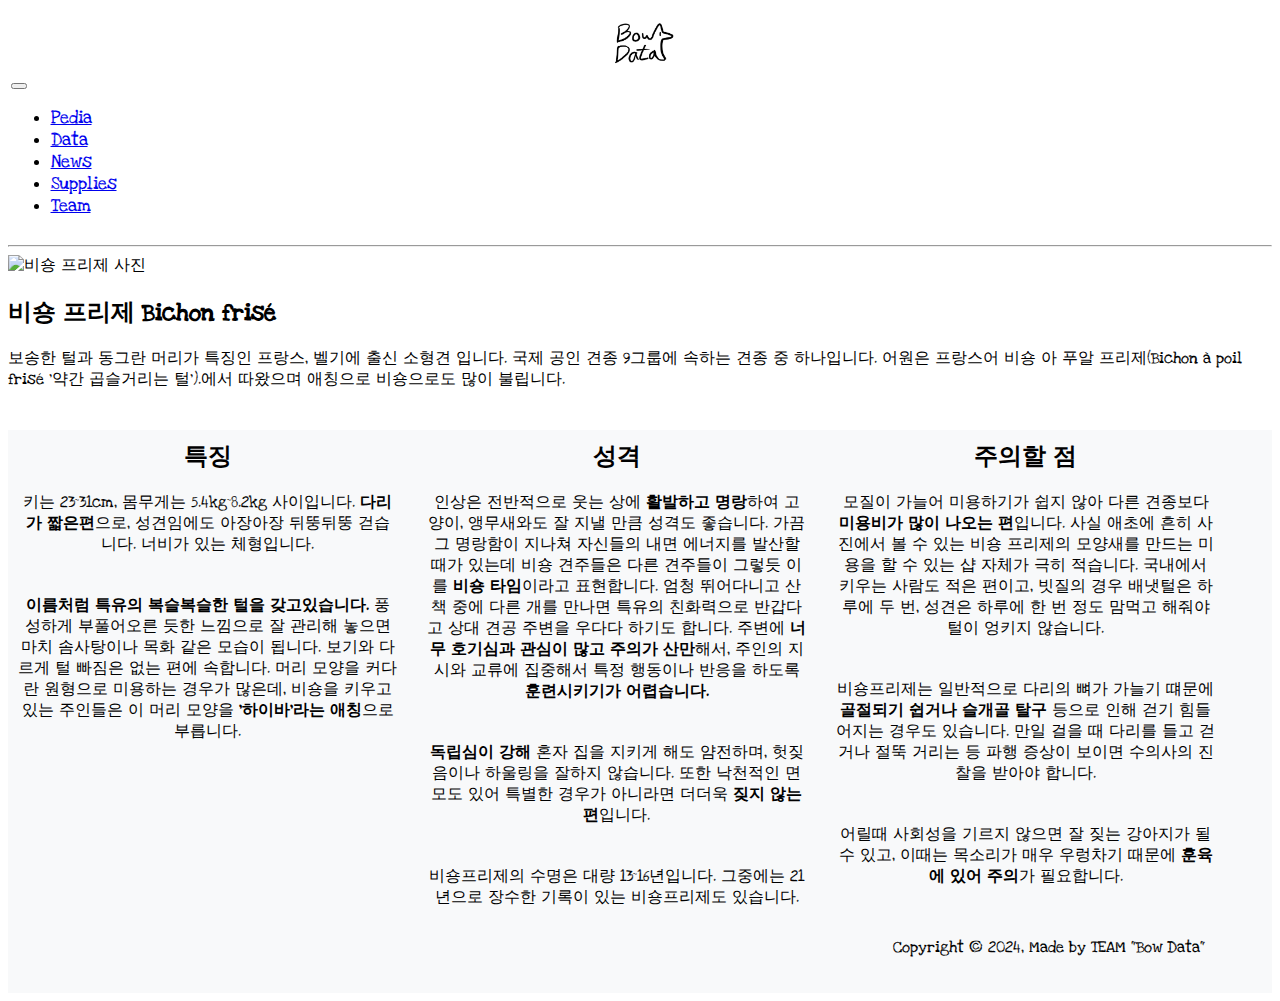
==== bichon.html @ 75d5b2d6 "Co-authored-by: 박윤지 <gudrhkdvps07@users.noreply.github.com>" ====
<div class="layout">
  <!DOCTYPE html>
  <html lang="en">
    <head>
      <meta charset="UTF-8" />
      <meta http-equiv="X-UA-Compatible" content="IE=edge" />
      <meta name="viewport" content="width=device-width, initial-scale=1.0" />
      <title>Bow Data</title>
      <link
        href="https://cdn.jsdelivr.net/npm/bootstrap@5.0.1/dist/css/bootstrap.min.css"
        rel="stylesheet"
        integrity="sha384-+0n0xVW2eSR5OomGNYDnhzAbDsOXxcvSN1TPprVMTNDbiYZCxYbOOl7+AMvyTG2x"
        crossorigin="anonymous"
      />
      <link rel="stylesheet" href="css/pedia-style.css" />
      <link rel="preconnect" href="https://fonts.googleapis.com" />
      <link rel="preconnect" href="https://fonts.gstatic.com" crossorigin />
      <link
        href="https://fonts.googleapis.com/css2?family=Love+Ya+Like+A+Sister&display=swap"
        rel="stylesheet"
      />
    </head>

    <body>
      <header>
        <nav class="navbar navbar-light bg-white" style="padding: 0.5%">
          <div class="container" style="display: block; text-align: center">
            <a class="navbar-brand" href="/">
              <img src="/img/bowdatalogo.png" alt="bowdatalogo" width="90" />
            </a>
          </div>
        </nav>
        <nav
          class="navbar navbar-expand-lg navbar-light bg-white"
          style="padding: 0.2%"
        >
          <div class="container-fluid">
            <button
              class="navbar-toggler"
              type="button"
              data-bs-toggle="collapse"
              data-bs-target="#navbarSupportedContent"
              aria-controls="navbarSupportedContent"
              aria-expanded="false"
              aria-label="Toggle navigation"
            >
              <span class="navbar-toggler-icon"></span>
            </button>
            <div
              class="collapse navbar-collapse"
              id="navbarSupportedContent"
              style="
                font-family: 'Love Ya Like A Sister', cursive;
                font-size: 1.1em;
              "
            >
              <ul class="navbar-nav justify-content-center" style="width: 100%">
                <li class="nav-item">
                  <a
                    aria-current="page"
                    class="nav-link active"
                    href="pedia.html"
                    >Pedia</a
                  >
                  <!-- 견종별 소개 및 특징 설명하는 페이지 -->
                </li>
                <li class="nav-item">
                  <a
                    aria-current="page"
                    class="nav-link active"
                    href="data.html"
                    >Data</a
                  >
                  <!-- 강아지 관련 상식 페이지 -->
                </li>
                <li class="nav-item">
                  <a
                    aria-current="page"
                    class="nav-link active"
                    href="news.html"
                    >News</a
                  >
                  <!-- 강아지 관련 뉴스 페이지 -->
                </li>
                <li class="nav-item">
                  <a
                    aria-current="page"
                    class="nav-link active"
                    href="supplies.html"
                    >Supplies</a
                  >
                  <!-- 강아지 용품 추천 페이지 -->
                </li>
                <li class="nav-item">
                  <a
                    aria-current="page"
                    class="nav-link active"
                    href="team.html"
                    >Team</a
                  >
                  <!-- 팀 프로젝트 및 팀원 소개 페이지-->
                </li>
              </ul>
            </div>
          </div>
        </nav>
        <hr />
      </header>

      <div class="layout">
        <article>
          <div class="flexbox">
            <div class="item">
              <img src="./img/bichon.jpg" alt="비숑 프리제 사진" />
            </div>
            <div class="item">
              <h2>비숑 프리제 Bichon frisé</h2>
              <p>
                보송한 털과 동그란 머리가 특징인 프랑스, 벨기에 출신 소형견
                입니다. 국제 공인 견종 9그룹에 속하는 견종 중 하나입니다. 어원은
                프랑스어 비숑 아 푸알 프리제(Bichon à poil frisé '약간
                곱슬거리는 털').에서 따왔으며 애칭으로 비숑으로도 많이 불립니다.
              </p>
            </div>
          </div>
        </article>
      </div>

      <section id="boxes">
        <div class="container">
          <div class="box">
            <h2>특징</h2>
            <p>
              키는 23~31cm, 몸무게는 5.4kg~8.2kg 사이입니다.
              <b>다리가 짧은편</b>으로, 성견임에도 아장아장 뒤뚱뒤뚱 걷습니다.
              너비가 있는 체형입니다.
            </p>
            <p>
              <b>이름처럼 특유의 복슬복슬한 털을 갖고있습니다.</b> 풍성하게
              부풀어오른 듯한 느낌으로 잘 관리해 놓으면 마치 솜사탕이나 목화
              같은 모습이 됩니다. 보기와 다르게 털 빠짐은 없는 편에 속합니다.
              머리 모양을 커다란 원형으로 미용하는 경우가 많은데, 비숑을 키우고
              있는 주인들은 이 머리 모양을 <b>'하이바'라는 애칭</b>으로
              부릅니다.
            </p>
          </div>

          <div class="box">
            <h2>성격</h2>
            <p>
              인상은 전반적으로 웃는 상에 <b>활발하고 명랑</b>하여 고양이,
              앵무새와도 잘 지낼 만큼 성격도 좋습니다. 가끔 그 명랑함이 지나쳐
              자신들의 내면 에너지를 발산할 때가 있는데 비숑 견주들은 다른
              견주들이 그렇듯 이를 <b>비숑 타임</b>이라고 표현합니다. 엄청
              뛰어다니고 산책 중에 다른 개를 만나면 특유의 친화력으로 반갑다고
              상대 견공 주변을 우다다 하기도 합니다. 주변에
              <b>너무 호기심과 관심이 많고 주의가 산만</b>해서, 주인의 지시와
              교류에 집중해서 특정 행동이나 반응을 하도록
              <b>훈련시키기가 어렵습니다.</b>
            </p>
            <p>
              <b>독립심이 강해</b> 혼자 집을 지키게 해도 얌전하며, 헛짖음이나
              하울링을 잘하지 않습니다. 또한 낙천적인 면모도 있어 특별한 경우가
              아니라면 더더욱 <b>짖지 않는 편</b>입니다.
            </p>

            <p class="highlight">
              비숑프리제의 수명은 대량 13~16년입니다. 그중에는 21년으로 장수한
              기록이 있는 비숑프리제도 있습니다.
            </p>
          </div>

          <div class="box">
            <h2>주의할 점</h2>
            <p>
              모질이 가늘어 미용하기가 쉽지 않아 다른 견종보다
              <b>미용비가 많이 나오는 편</b>입니다. 사실 애초에 흔히 사진에서 볼
              수 있는 비숑 프리제의 모양새를 만드는 미용을 할 수 있는 샵 자체가
              극히 적습니다. 국내에서 키우는 사람도 적은 편이고, 빗질의 경우
              배냇털은 하루에 두 번, 성견은 하루에 한 번 정도 맘먹고 해줘야 털이
              엉키지 않습니다.
            </p>
            <p>
              비숑프리제는 일반적으로 다리의 뼈가 가늘기 떄문에
              <b>골절되기 쉽거나 슬개골 탈구</b> 등으로 인해 걷기 힘들어지는
              경우도 있습니다. 만일 걸을 때 다리를 들고 걷거나 절뚝 거리는 등
              파행 증상이 보이면 수의사의 진찰을 받아야 합니다.
            </p>

            <p>
              어릴때 사회성을 기르지 않으면 잘 짖는 강아지가 될 수 있고, 이때는
              목소리가 매우 우렁차기 때문에 <b>훈육에 있어 주의</b>가
              필요합니다.
            </p>
          </div>
        </div>
      </section>

      <footer>
        <p>Copyright &copy; 2024, Made by TEAM "Bow Data"<br /></p>
      </footer>
    </body>
  </html>
</div>
---- css/pedia-style.css ----
body {
  font-family: 'Love Ya Like A Sister', cursive;
}

#boxes .container h1 {
  font-size: 50px;
  text-align: center;
}

#boxes .container p {
  margin-bottom: 40px;
}

#boxes {
  margin-top: 20px;
  margin-right: auto;
  margin-left: auto;
}

#boxes .box {
  float: left;
  text-align: center;
  width: 30%;
  padding: 10px;
  margin-right: 10px;
}

#boxes .box img {
  width: 90%;
  border-radius: 30px;
}

#boxes .box h3 {
  text-align: center;
}

footer {
  text-align: center;
  margin-top: 40px;
  padding: 20px 0;
  background-color: #f8f9fa;
}

@media (max-width: 768px) {
  
  #boxes .box {
    float: none;
    text-align: center;
    width: 95%;
  }

}

@media (min-width: 768px) and (max-width: 1140px) {
  #boxes .box {
    float: none;
    text-align: center;
    width: 95%;
  }
}

@media (min-width: 768px) and (max-width: 1140px) {
  #boxes .box {
    text-align: center;
    width: 45%;
  }
}
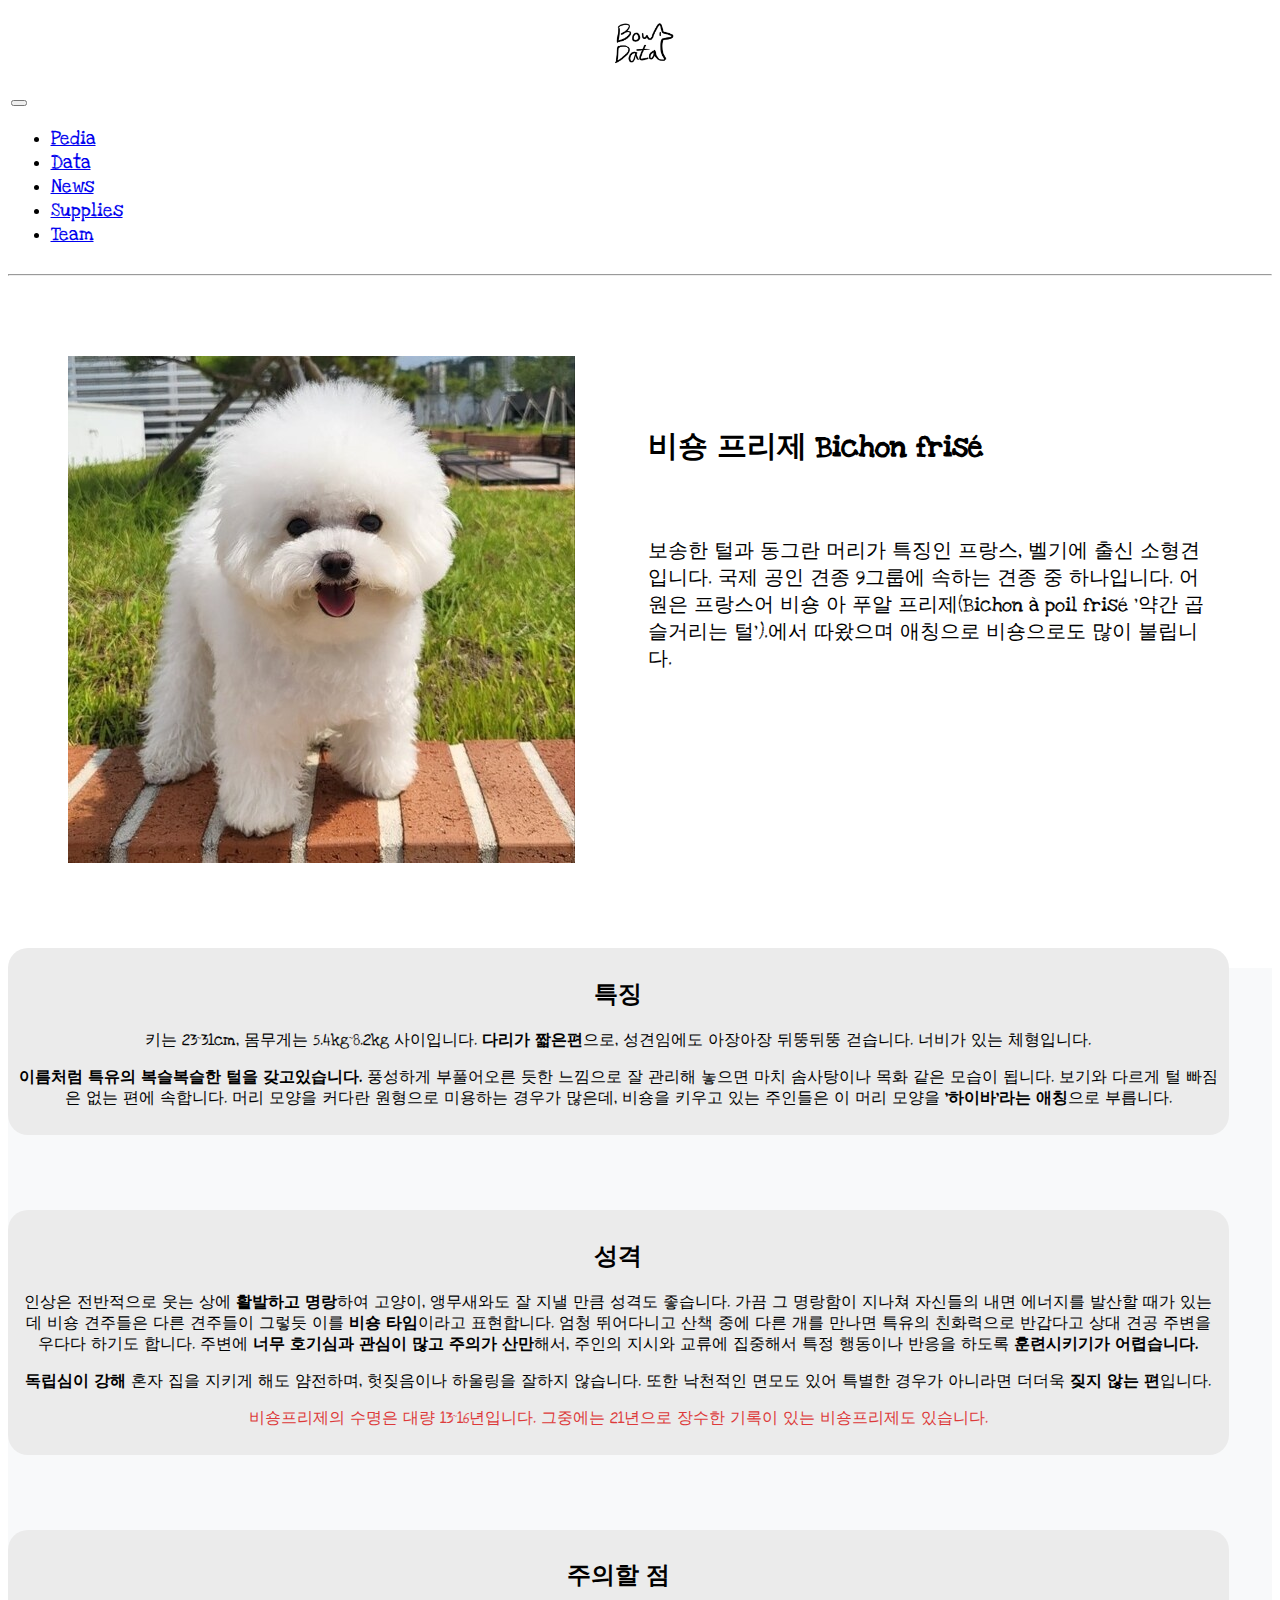
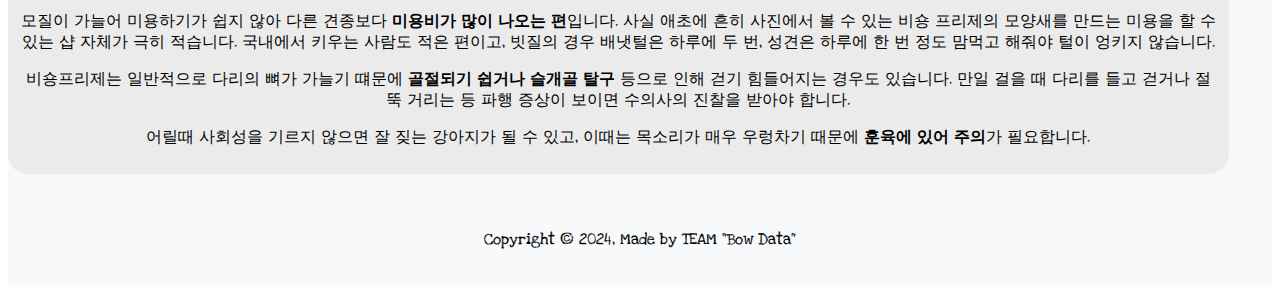
==== commit 3cb4deba: "Co-authored-by: 박윤지 <gudrhkdvps07@users.noreply.github.com> Co-authored-by: hybinn <hybinn@users.nor" ====
--- a/bichon.html
+++ b/bichon.html
@@ -1,4 +1,4 @@
-<div class="layout">
+
   <!DOCTYPE html>
   <html lang="en">
     <head>
@@ -12,7 +12,7 @@
         integrity="sha384-+0n0xVW2eSR5OomGNYDnhzAbDsOXxcvSN1TPprVMTNDbiYZCxYbOOl7+AMvyTG2x"
         crossorigin="anonymous"
       />
-      <link rel="stylesheet" href="css/pedia-style.css" />
+      <link rel="stylesheet" href="css/dog-style.css" />
       <link rel="preconnect" href="https://fonts.googleapis.com" />
       <link rel="preconnect" href="https://fonts.gstatic.com" crossorigin />
       <link
@@ -26,7 +26,7 @@
         <nav class="navbar navbar-light bg-white" style="padding: 0.5%">
           <div class="container" style="display: block; text-align: center">
             <a class="navbar-brand" href="/">
-              <img src="/img/bowdatalogo.png" alt="bowdatalogo" width="90" />
+              <img src="/img/bowdatalogo.jpg" alt="bowdatalogo" width="90" />
             </a>
           </div>
         </nav>
@@ -201,4 +201,4 @@
       </footer>
     </body>
   </html>
-</div>
+
--- a/css/dog-style.css
+++ b/css/dog-style.css
@@ -0,0 +1,98 @@
+body {
+  font-family: 'Love Ya Like A Sister', cursive;
+}
+
+header {
+  margin-bottom: 20px;
+}
+
+.navbar-brand img {
+  max-width: 100%;
+}
+
+.nav-link {
+  font-size: 1.1em;
+}
+
+.layout {
+  max-width: 1200px;
+  margin: 0 auto;
+  padding: 50px;
+  display: flex;
+  flex-wrap: nowrap;
+  gap: 1em;
+}
+
+article {
+  flex-basis: 680px;
+  flex-grow: 1;
+  flex-shrink: 1;
+}
+
+.flexbox {
+  display: flex;
+  flex-wrap: wrap;
+  gap: 1em;
+  padding: 10px;
+}
+
+.item {
+  min-height: 150px;
+  flex-basis: 200px;
+  flex-shrink: 1;
+  flex-grow: 1;
+}
+
+.item p {
+  margin-top: 70px;
+  font-size: 20px;
+}
+
+.item h2 {
+  font-size: 30px;
+  margin-top: 70px;
+}
+
+img {
+  height: auto;
+  max-width: 100%;
+}
+
+/* Boxes */
+
+#boxes .box {
+  float: left;
+  text-align: center;
+  width: 95%;
+  background-color: #ebebeb;
+  border-radius: 20px;
+  margin-top: 20px;
+  margin-bottom: 55px;
+  padding: 10px;
+}
+
+.box .highlight {
+  color: rgb(221, 57, 57);
+}
+
+footer {
+    text-align: center;
+    margin-top: 40px;
+    padding: 20px 0;
+    background-color: #f8f9fa;
+  }
+
+@media (max-width: 768px) {
+    #boxes .box {
+        float: none;
+        text-align: center;
+        width: 95%;
+      }
+    }
+
+@media (min-width: 768px) and (max-width: 1140px) {
+  #boxes .box {
+    text-align: center;
+    width: 45%;
+  }
+}
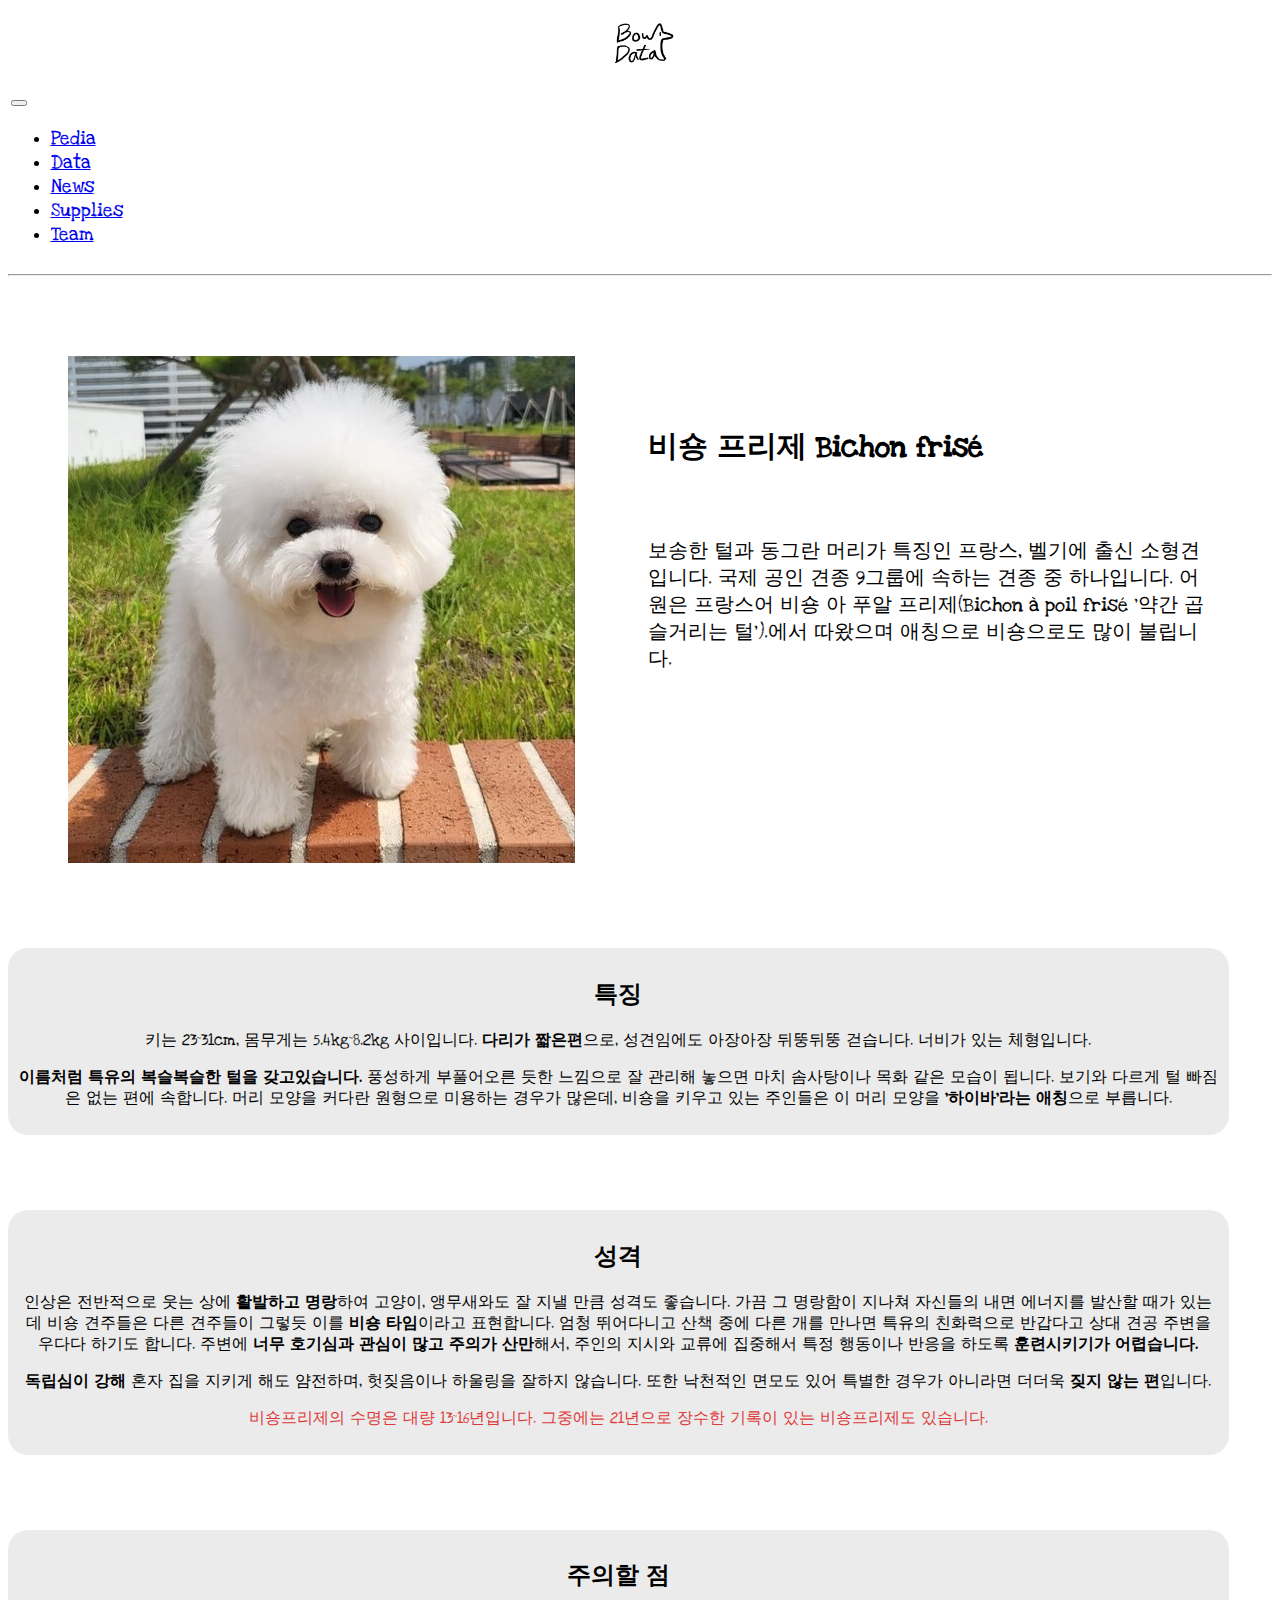
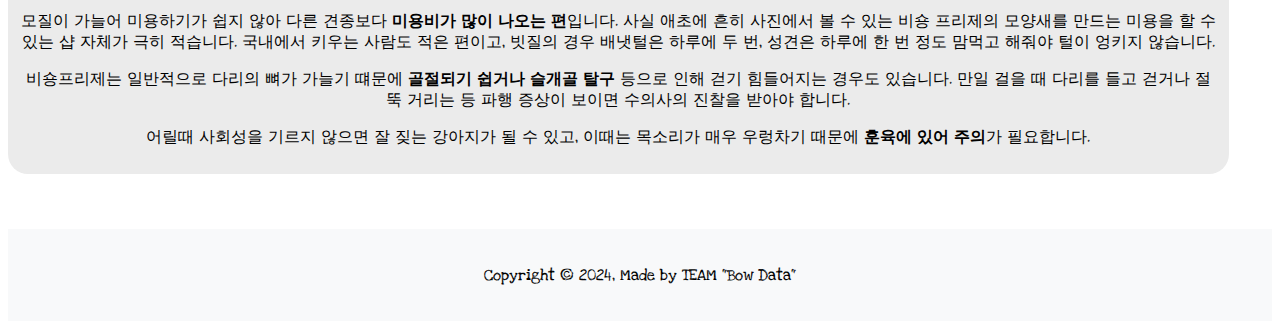
==== commit 9ea9646a: "parks수정본(추정)" ====
--- a/bichon.html
+++ b/bichon.html
@@ -1,204 +1,192 @@
+<!DOCTYPE html>
+<html lang="en">
+  <head>
+    <meta charset="UTF-8" />
+    <meta http-equiv="X-UA-Compatible" content="IE=edge" />
+    <meta name="viewport" content="width=device-width, initial-scale=1.0" />
+    <title>Bow Data</title>
+    <script
+      src="https://cdn.jsdelivr.net/npm/bootstrap@5.0.1/dist/js/bootstrap.bundle.min.js"
+      integrity="sha384-gtEjrD/SeCtmISkJkNUaaKMoLD0//ElJ19smozuHV6z3Iehds+3Ulb9Bn9Plx0x4"
+      crossorigin="anonymous"
+    ></script>
+    <link
+      href="https://cdn.jsdelivr.net/npm/bootstrap@5.0.1/dist/css/bootstrap.min.css"
+      rel="stylesheet"
+      integrity="sha384-+0n0xVW2eSR5OomGNYDnhzAbDsOXxcvSN1TPprVMTNDbiYZCxYbOOl7+AMvyTG2x"
+      crossorigin="anonymous"
+    />
+    <link rel="stylesheet" href="css/dog-style.css" />
+    <link rel="preconnect" href="https://fonts.googleapis.com" />
+    <link rel="preconnect" href="https://fonts.gstatic.com" crossorigin />
+    <link
+      href="https://fonts.googleapis.com/css2?family=Love+Ya+Like+A+Sister&display=swap"
+      rel="stylesheet"
+    />
+  </head>
+  <body>
+    <header>
+      <nav class="navbar navbar-light bg-white" style="padding: 0.5%">
+        <div class="container" style="display: block; text-align: center">
+          <a class="navbar-brand" href="/">
+            <img src="/img/bowdatalogo.png" alt="bowdatalogo" width="90" />
+          </a>
+        </div>
+      </nav>
+      <nav
+        class="navbar navbar-expand-lg navbar-light bg-white"
+        style="padding: 0.2%"
+      >
+        <div class="container-fluid">
+          <button
+            class="navbar-toggler"
+            type="button"
+            data-bs-toggle="collapse"
+            data-bs-target="#navbarSupportedContent"
+            aria-controls="navbarSupportedContent"
+            aria-expanded="false"
+            aria-label="Toggle navigation"
+          >
+            <span class="navbar-toggler-icon"></span>
+          </button>
+          <div
+            class="collapse navbar-collapse"
+            id="navbarSupportedContent"
+            style="
+              font-family: 'Love Ya Like A Sister', cursive;
+              font-size: 1.1em;
+            "
+          >
+            <ul class="navbar-nav justify-content-center" style="width: 100%">
+              <li class="nav-item">
+                <a aria-current="page" class="nav-link active" href="pedia.html"
+                  >Pedia</a
+                >
+                <!-- 견종별 소개 및 특징 설명하는 페이지 -->
+              </li>
+              <li class="nav-item">
+                <a aria-current="page" class="nav-link active" href="data.html"
+                  >Data</a
+                >
+                <!-- 강아지 관련 상식 페이지 -->
+              </li>
+              <li class="nav-item">
+                <a aria-current="page" class="nav-link active" href="news.html"
+                  >News</a
+                >
+                <!-- 강아지 관련 뉴스 페이지 -->
+              </li>
+              <li class="nav-item">
+                <a
+                  aria-current="page"
+                  class="nav-link active"
+                  href="supplies.html"
+                  >Supplies</a
+                >
+                <!-- 강아지 용품 추천 페이지 -->
+              </li>
+              <li class="nav-item">
+                <a aria-current="page" class="nav-link active" href="team.html"
+                  >Team</a
+                >
+                <!-- 팀 프로젝트 및 팀원 소개 페이지-->
+              </li>
+            </ul>
+          </div>
+        </div>
+      </nav>
+      <hr />
+    </header>
 
-  <!DOCTYPE html>
-  <html lang="en">
-    <head>
-      <meta charset="UTF-8" />
-      <meta http-equiv="X-UA-Compatible" content="IE=edge" />
-      <meta name="viewport" content="width=device-width, initial-scale=1.0" />
-      <title>Bow Data</title>
-      <link
-        href="https://cdn.jsdelivr.net/npm/bootstrap@5.0.1/dist/css/bootstrap.min.css"
-        rel="stylesheet"
-        integrity="sha384-+0n0xVW2eSR5OomGNYDnhzAbDsOXxcvSN1TPprVMTNDbiYZCxYbOOl7+AMvyTG2x"
-        crossorigin="anonymous"
-      />
-      <link rel="stylesheet" href="css/dog-style.css" />
-      <link rel="preconnect" href="https://fonts.googleapis.com" />
-      <link rel="preconnect" href="https://fonts.gstatic.com" crossorigin />
-      <link
-        href="https://fonts.googleapis.com/css2?family=Love+Ya+Like+A+Sister&display=swap"
-        rel="stylesheet"
-      />
-    </head>
-
-    <body>
-      <header>
-        <nav class="navbar navbar-light bg-white" style="padding: 0.5%">
-          <div class="container" style="display: block; text-align: center">
-            <a class="navbar-brand" href="/">
-              <img src="/img/bowdatalogo.jpg" alt="bowdatalogo" width="90" />
-            </a>
+    <div class="layout">
+      <article>
+        <div class="flexbox">
+          <div class="item">
+            <img src="./img/bichon.jpg" alt="비숑 프리제 사진" />
           </div>
-        </nav>
-        <nav
-          class="navbar navbar-expand-lg navbar-light bg-white"
-          style="padding: 0.2%"
-        >
-          <div class="container-fluid">
-            <button
-              class="navbar-toggler"
-              type="button"
-              data-bs-toggle="collapse"
-              data-bs-target="#navbarSupportedContent"
-              aria-controls="navbarSupportedContent"
-              aria-expanded="false"
-              aria-label="Toggle navigation"
-            >
-              <span class="navbar-toggler-icon"></span>
-            </button>
-            <div
-              class="collapse navbar-collapse"
-              id="navbarSupportedContent"
-              style="
-                font-family: 'Love Ya Like A Sister', cursive;
-                font-size: 1.1em;
-              "
-            >
-              <ul class="navbar-nav justify-content-center" style="width: 100%">
-                <li class="nav-item">
-                  <a
-                    aria-current="page"
-                    class="nav-link active"
-                    href="pedia.html"
-                    >Pedia</a
-                  >
-                  <!-- 견종별 소개 및 특징 설명하는 페이지 -->
-                </li>
-                <li class="nav-item">
-                  <a
-                    aria-current="page"
-                    class="nav-link active"
-                    href="data.html"
-                    >Data</a
-                  >
-                  <!-- 강아지 관련 상식 페이지 -->
-                </li>
-                <li class="nav-item">
-                  <a
-                    aria-current="page"
-                    class="nav-link active"
-                    href="news.html"
-                    >News</a
-                  >
-                  <!-- 강아지 관련 뉴스 페이지 -->
-                </li>
-                <li class="nav-item">
-                  <a
-                    aria-current="page"
-                    class="nav-link active"
-                    href="supplies.html"
-                    >Supplies</a
-                  >
-                  <!-- 강아지 용품 추천 페이지 -->
-                </li>
-                <li class="nav-item">
-                  <a
-                    aria-current="page"
-                    class="nav-link active"
-                    href="team.html"
-                    >Team</a
-                  >
-                  <!-- 팀 프로젝트 및 팀원 소개 페이지-->
-                </li>
-              </ul>
-            </div>
-          </div>
-        </nav>
-        <hr />
-      </header>
-
-      <div class="layout">
-        <article>
-          <div class="flexbox">
-            <div class="item">
-              <img src="./img/bichon.jpg" alt="비숑 프리제 사진" />
-            </div>
-            <div class="item">
-              <h2>비숑 프리제 Bichon frisé</h2>
-              <p>
-                보송한 털과 동그란 머리가 특징인 프랑스, 벨기에 출신 소형견
-                입니다. 국제 공인 견종 9그룹에 속하는 견종 중 하나입니다. 어원은
-                프랑스어 비숑 아 푸알 프리제(Bichon à poil frisé '약간
-                곱슬거리는 털').에서 따왔으며 애칭으로 비숑으로도 많이 불립니다.
-              </p>
-            </div>
-          </div>
-        </article>
-      </div>
-
-      <section id="boxes">
-        <div class="container">
-          <div class="box">
-            <h2>특징</h2>
+          <div class="item">
+            <h2>비숑 프리제 Bichon frisé</h2>
             <p>
-              키는 23~31cm, 몸무게는 5.4kg~8.2kg 사이입니다.
-              <b>다리가 짧은편</b>으로, 성견임에도 아장아장 뒤뚱뒤뚱 걷습니다.
-              너비가 있는 체형입니다.
-            </p>
-            <p>
-              <b>이름처럼 특유의 복슬복슬한 털을 갖고있습니다.</b> 풍성하게
-              부풀어오른 듯한 느낌으로 잘 관리해 놓으면 마치 솜사탕이나 목화
-              같은 모습이 됩니다. 보기와 다르게 털 빠짐은 없는 편에 속합니다.
-              머리 모양을 커다란 원형으로 미용하는 경우가 많은데, 비숑을 키우고
-              있는 주인들은 이 머리 모양을 <b>'하이바'라는 애칭</b>으로
-              부릅니다.
-            </p>
-          </div>
-
-          <div class="box">
-            <h2>성격</h2>
-            <p>
-              인상은 전반적으로 웃는 상에 <b>활발하고 명랑</b>하여 고양이,
-              앵무새와도 잘 지낼 만큼 성격도 좋습니다. 가끔 그 명랑함이 지나쳐
-              자신들의 내면 에너지를 발산할 때가 있는데 비숑 견주들은 다른
-              견주들이 그렇듯 이를 <b>비숑 타임</b>이라고 표현합니다. 엄청
-              뛰어다니고 산책 중에 다른 개를 만나면 특유의 친화력으로 반갑다고
-              상대 견공 주변을 우다다 하기도 합니다. 주변에
-              <b>너무 호기심과 관심이 많고 주의가 산만</b>해서, 주인의 지시와
-              교류에 집중해서 특정 행동이나 반응을 하도록
-              <b>훈련시키기가 어렵습니다.</b>
-            </p>
-            <p>
-              <b>독립심이 강해</b> 혼자 집을 지키게 해도 얌전하며, 헛짖음이나
-              하울링을 잘하지 않습니다. 또한 낙천적인 면모도 있어 특별한 경우가
-              아니라면 더더욱 <b>짖지 않는 편</b>입니다.
-            </p>
-
-            <p class="highlight">
-              비숑프리제의 수명은 대량 13~16년입니다. 그중에는 21년으로 장수한
-              기록이 있는 비숑프리제도 있습니다.
-            </p>
-          </div>
-
-          <div class="box">
-            <h2>주의할 점</h2>
-            <p>
-              모질이 가늘어 미용하기가 쉽지 않아 다른 견종보다
-              <b>미용비가 많이 나오는 편</b>입니다. 사실 애초에 흔히 사진에서 볼
-              수 있는 비숑 프리제의 모양새를 만드는 미용을 할 수 있는 샵 자체가
-              극히 적습니다. 국내에서 키우는 사람도 적은 편이고, 빗질의 경우
-              배냇털은 하루에 두 번, 성견은 하루에 한 번 정도 맘먹고 해줘야 털이
-              엉키지 않습니다.
-            </p>
-            <p>
-              비숑프리제는 일반적으로 다리의 뼈가 가늘기 떄문에
-              <b>골절되기 쉽거나 슬개골 탈구</b> 등으로 인해 걷기 힘들어지는
-              경우도 있습니다. 만일 걸을 때 다리를 들고 걷거나 절뚝 거리는 등
-              파행 증상이 보이면 수의사의 진찰을 받아야 합니다.
-            </p>
-
-            <p>
-              어릴때 사회성을 기르지 않으면 잘 짖는 강아지가 될 수 있고, 이때는
-              목소리가 매우 우렁차기 때문에 <b>훈육에 있어 주의</b>가
-              필요합니다.
+              보송한 털과 동그란 머리가 특징인 프랑스, 벨기에 출신 소형견
+              입니다. 국제 공인 견종 9그룹에 속하는 견종 중 하나입니다. 어원은
+              프랑스어 비숑 아 푸알 프리제(Bichon à poil frisé '약간 곱슬거리는
+              털').에서 따왔으며 애칭으로 비숑으로도 많이 불립니다.
             </p>
           </div>
         </div>
-      </section>
+      </article>
+    </div>
 
-      <footer>
-        <p>Copyright &copy; 2024, Made by TEAM "Bow Data"<br /></p>
-      </footer>
-    </body>
-  </html>
+    <section id="boxes">
+      <div class="container">
+        <div class="box">
+          <h2>특징</h2>
+          <p>
+            키는 23~31cm, 몸무게는 5.4kg~8.2kg 사이입니다.
+            <b>다리가 짧은편</b>으로, 성견임에도 아장아장 뒤뚱뒤뚱 걷습니다.
+            너비가 있는 체형입니다.
+          </p>
+          <p>
+            <b>이름처럼 특유의 복슬복슬한 털을 갖고있습니다.</b> 풍성하게
+            부풀어오른 듯한 느낌으로 잘 관리해 놓으면 마치 솜사탕이나 목화 같은
+            모습이 됩니다. 보기와 다르게 털 빠짐은 없는 편에 속합니다. 머리
+            모양을 커다란 원형으로 미용하는 경우가 많은데, 비숑을 키우고 있는
+            주인들은 이 머리 모양을 <b>'하이바'라는 애칭</b>으로 부릅니다.
+          </p>
+        </div>
 
+        <div class="box">
+          <h2>성격</h2>
+          <p>
+            인상은 전반적으로 웃는 상에 <b>활발하고 명랑</b>하여 고양이,
+            앵무새와도 잘 지낼 만큼 성격도 좋습니다. 가끔 그 명랑함이 지나쳐
+            자신들의 내면 에너지를 발산할 때가 있는데 비숑 견주들은 다른
+            견주들이 그렇듯 이를 <b>비숑 타임</b>이라고 표현합니다. 엄청
+            뛰어다니고 산책 중에 다른 개를 만나면 특유의 친화력으로 반갑다고
+            상대 견공 주변을 우다다 하기도 합니다. 주변에
+            <b>너무 호기심과 관심이 많고 주의가 산만</b>해서, 주인의 지시와
+            교류에 집중해서 특정 행동이나 반응을 하도록
+            <b>훈련시키기가 어렵습니다.</b>
+          </p>
+          <p>
+            <b>독립심이 강해</b> 혼자 집을 지키게 해도 얌전하며, 헛짖음이나
+            하울링을 잘하지 않습니다. 또한 낙천적인 면모도 있어 특별한 경우가
+            아니라면 더더욱 <b>짖지 않는 편</b>입니다.
+          </p>
+
+          <p class="highlight">
+            비숑프리제의 수명은 대량 13~16년입니다. 그중에는 21년으로 장수한
+            기록이 있는 비숑프리제도 있습니다.
+          </p>
+        </div>
+
+        <div class="box">
+          <h2>주의할 점</h2>
+          <p>
+            모질이 가늘어 미용하기가 쉽지 않아 다른 견종보다
+            <b>미용비가 많이 나오는 편</b>입니다. 사실 애초에 흔히 사진에서 볼
+            수 있는 비숑 프리제의 모양새를 만드는 미용을 할 수 있는 샵 자체가
+            극히 적습니다. 국내에서 키우는 사람도 적은 편이고, 빗질의 경우
+            배냇털은 하루에 두 번, 성견은 하루에 한 번 정도 맘먹고 해줘야 털이
+            엉키지 않습니다.
+          </p>
+          <p>
+            비숑프리제는 일반적으로 다리의 뼈가 가늘기 떄문에
+            <b>골절되기 쉽거나 슬개골 탈구</b> 등으로 인해 걷기 힘들어지는
+            경우도 있습니다. 만일 걸을 때 다리를 들고 걷거나 절뚝 거리는 등 파행
+            증상이 보이면 수의사의 진찰을 받아야 합니다.
+          </p>
+
+          <p>
+            어릴때 사회성을 기르지 않으면 잘 짖는 강아지가 될 수 있고, 이때는
+            목소리가 매우 우렁차기 때문에 <b>훈육에 있어 주의</b>가 필요합니다.
+          </p>
+        </div>
+      </div>
+    </section>
+
+    <footer>
+      <p>Copyright &copy; 2024, Made by TEAM "Bow Data"<br /></p>
+    </footer>
+  </body>
+</html>
--- a/css/dog-style.css
+++ b/css/dog-style.css
@@ -76,19 +76,20 @@
 }
 
 footer {
-    text-align: center;
-    margin-top: 40px;
-    padding: 20px 0;
-    background-color: #f8f9fa;
-  }
+  text-align: center;
+  margin-top: 40px;
+  padding: 20px 0;
+  background-color: #f8f9fa;
+  clear: both;
+}
 
 @media (max-width: 768px) {
-    #boxes .box {
-        float: none;
-        text-align: center;
-        width: 95%;
-      }
-    }
+  #boxes .box {
+    float: none;
+    text-align: center;
+    width: 95%;
+  }
+}
 
 @media (min-width: 768px) and (max-width: 1140px) {
   #boxes .box {
@@ -96,3 +97,4 @@
     width: 45%;
   }
 }
+
